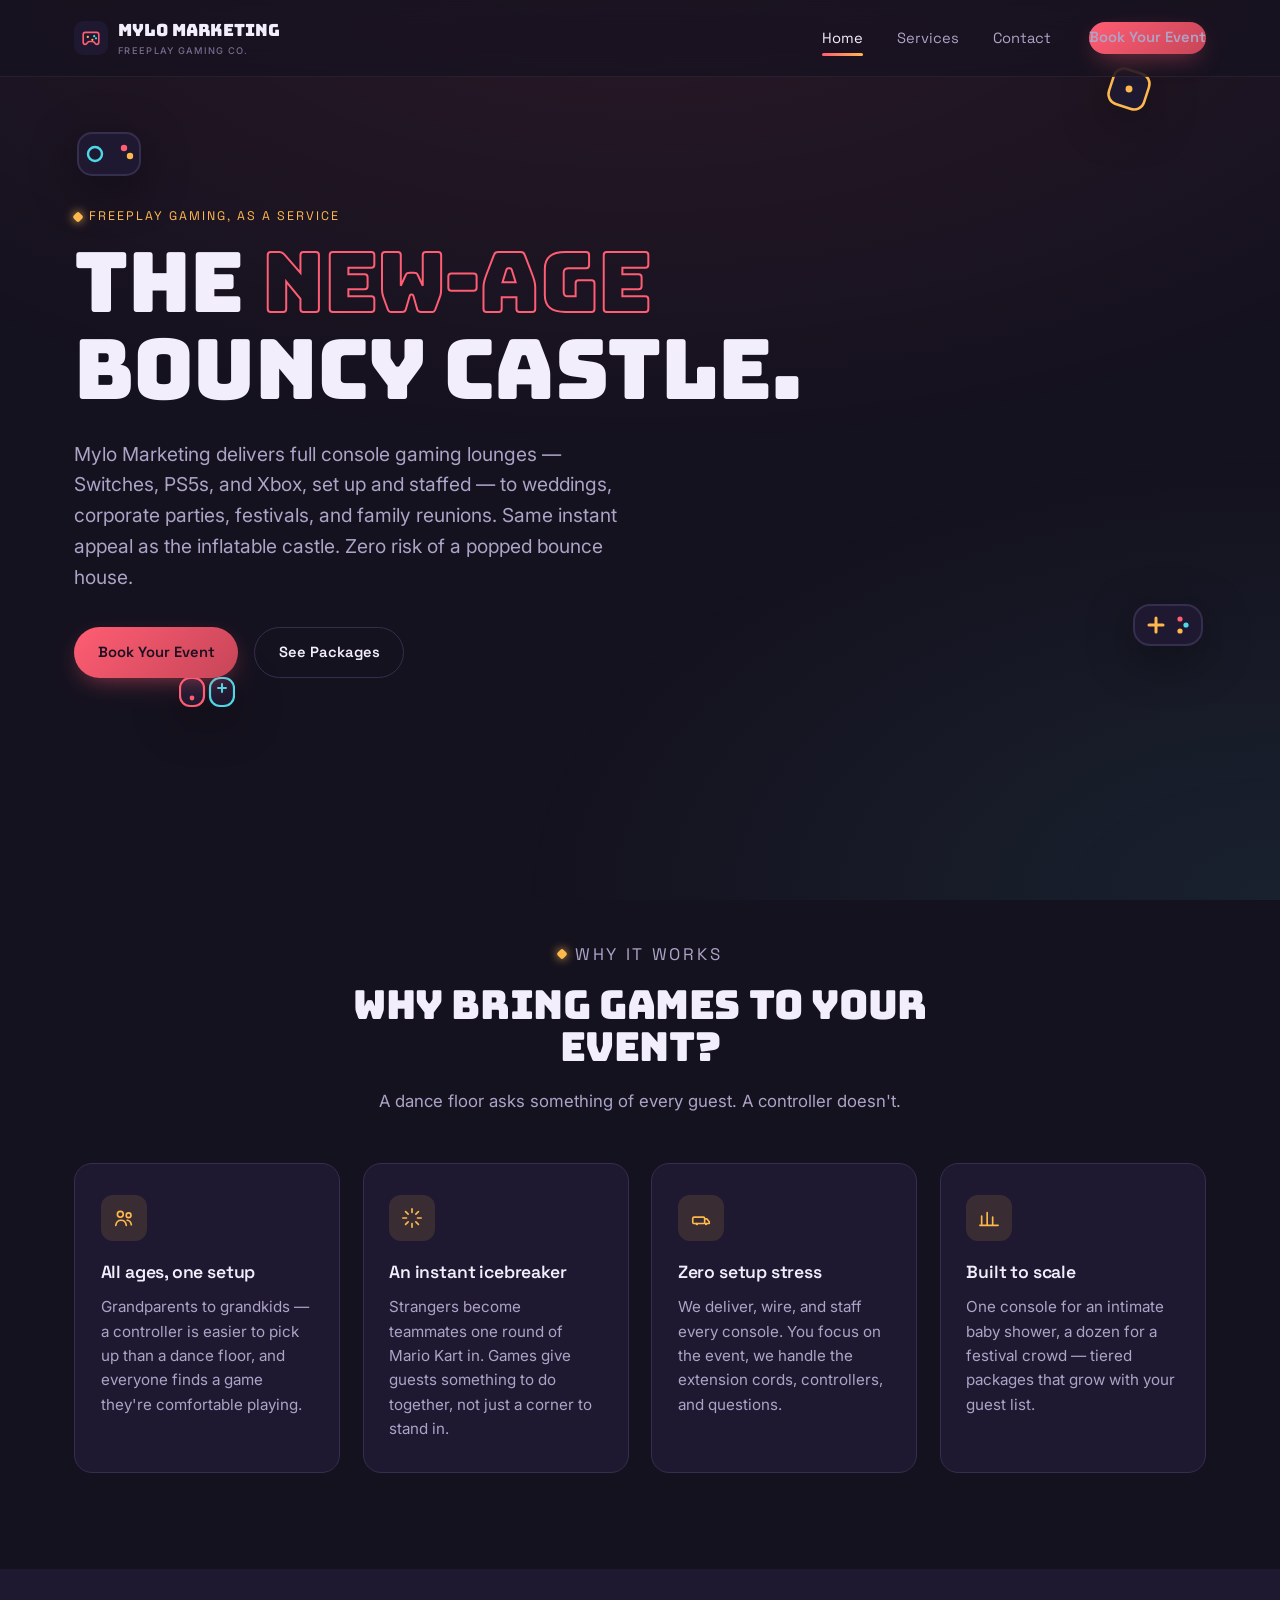
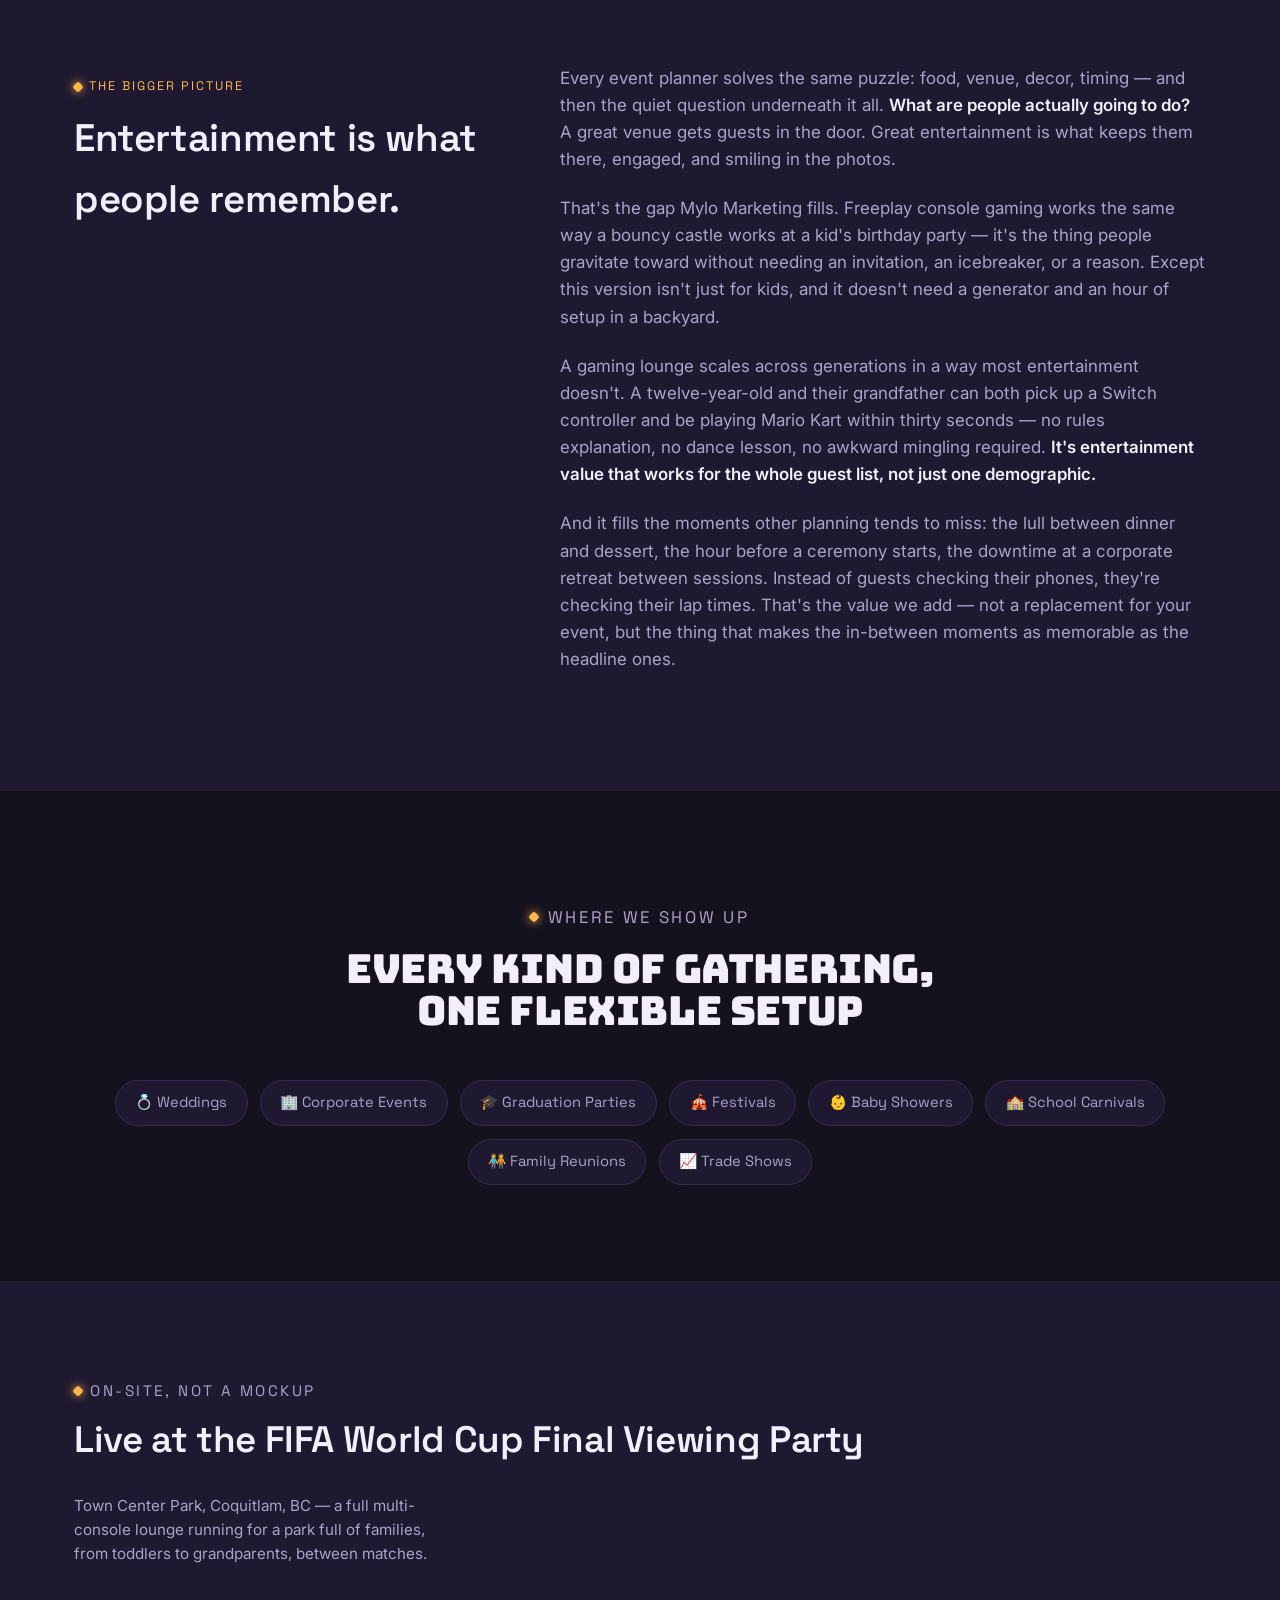
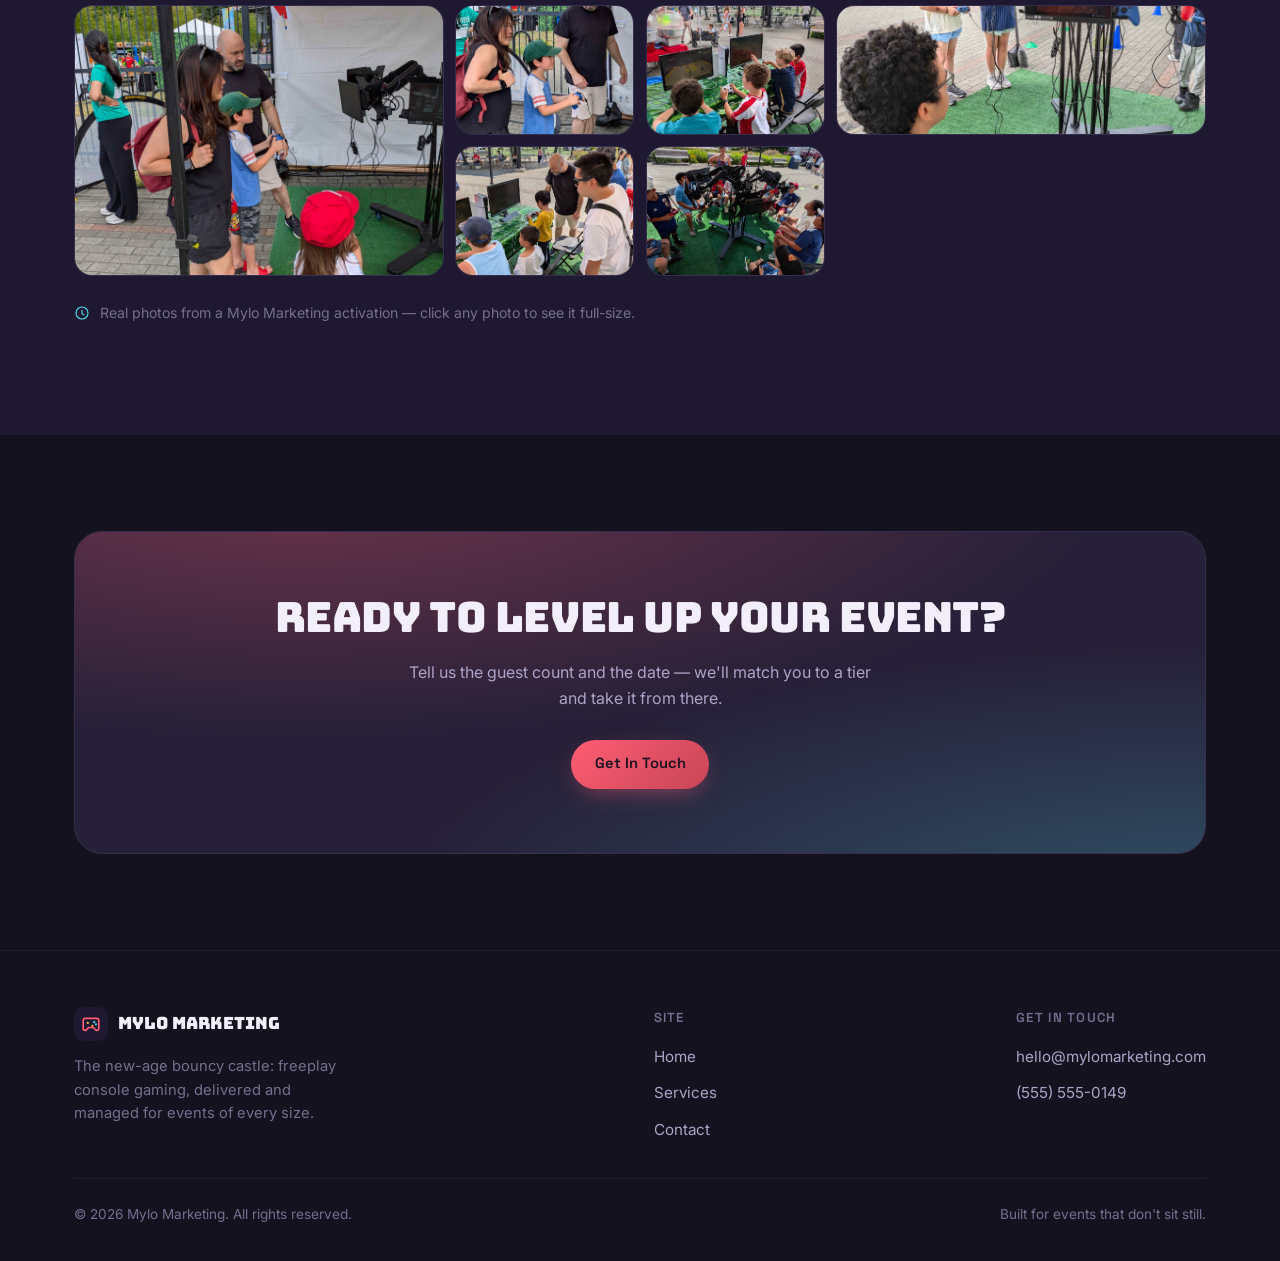
==== index.html @ ed705b1b "Initial site" ====
<!doctype html>
<html lang="en">
<head>
<meta charset="UTF-8">
<meta name="viewport" content="width=device-width, initial-scale=1">
<title>Mylo Marketing — The New-Age Bouncy Castle</title>
<meta name="description" content="Mylo Marketing brings freeplay console gaming lounges to weddings, corporate events, festivals and more — entertainment for every age, delivered and managed for you.">
<link rel="preconnect" href="https://fonts.googleapis.com">
<link rel="preconnect" href="https://fonts.gstatic.com" crossorigin>
<link href="https://fonts.googleapis.com/css2?family=Bungee&family=Space+Grotesk:wght@500;600;700&family=Inter:wght@400;500;600&display=swap" rel="stylesheet">
<link rel="stylesheet" href="styles.css">
</head>
<body>

<header class="site-header">
  <div class="wrap">
    <a href="index.html" class="brand">
      <svg class="brand-mark" viewBox="0 0 48 48" fill="none" xmlns="http://www.w3.org/2000/svg">
        <rect width="48" height="48" rx="13" fill="#1E1930"/>
        <path d="M13 30V19a3 3 0 0 1 3-3h16a3 3 0 0 1 3 3v11a3 3 0 0 1-3 3c-1.4 0-2-1-3.2-2.6-.7-.9-1.4-1.4-2.8-1.4h-4c-1.4 0-2.1.5-2.8 1.4C18 32 17.4 33 16 33a3 3 0 0 1-3-3Z" stroke="#FF5D73" stroke-width="2.3" stroke-linejoin="round"/>
        <circle cx="19.5" cy="22.5" r="1.6" fill="#FFB84D"/>
        <circle cx="28.5" cy="21.5" r="1.6" fill="#4DD9E8"/>
        <circle cx="31" cy="24.5" r="1.6" fill="#4DD9E8"/>
        <circle cx="26" cy="26.5" r="1.6" fill="#FFB84D"/>
      </svg>
      <span>MYLO MARKETING<small>Freeplay Gaming Co.</small></span>
    </a>
    <nav class="main-nav" id="main-nav">
      <ul>
        <li><a href="index.html" aria-current="page">Home</a></li>
        <li><a href="services.html">Services</a></li>
        <li><a href="contact.html">Contact</a></li>
      </ul>
      <a href="contact.html" class="btn btn-primary">Book Your Event</a>
    </nav>
    <button class="nav-toggle" id="nav-toggle" aria-label="Toggle menu" aria-expanded="false">
      <span></span><span></span><span></span>
    </button>
  </div>
</header>

<main>
  <!-- ===================== HERO ===================== -->
  <section class="hero">
    <div class="hero-stage" aria-hidden="true">
      <!-- floating game-hardware silhouettes, bobbing like they're resting on a bouncy floor -->
      <svg class="floaty" style="--rot:-8deg; top:16%; left:6%; width:64px; animation-delay:0s;" viewBox="0 0 64 44" fill="none">
        <rect x="1" y="1" width="62" height="42" rx="14" fill="#1E1930" stroke="#362E4E" stroke-width="2"/>
        <circle cx="18" cy="22" r="7" fill="none" stroke="#4DD9E8" stroke-width="2.4"/>
        <circle cx="47" cy="16" r="3.2" fill="#FF5D73"/>
        <circle cx="53" cy="24" r="3.2" fill="#FFB84D"/>
      </svg>
      <svg class="floaty" style="--rot:10deg; top:8%; right:10%; width:46px; animation-delay:1.4s;" viewBox="0 0 40 40" fill="none">
        <rect x="4" y="4" width="32" height="32" rx="9" fill="#1E1930" stroke="#FFB84D" stroke-width="2.2" transform="rotate(18 20 20)"/>
        <circle cx="20" cy="20" r="3" fill="#FFB84D"/>
      </svg>
      <svg class="floaty" style="--rot:-4deg; bottom:14%; left:14%; width:56px; animation-delay:2.2s;" viewBox="0 0 56 40" fill="none">
        <rect x="1" y="6" width="24" height="28" rx="10" fill="#1E1930" stroke="#FF5D73" stroke-width="2.2"/>
        <rect x="31" y="6" width="24" height="28" rx="10" fill="#1E1930" stroke="#4DD9E8" stroke-width="2.2"/>
        <circle cx="13" cy="26" r="2.4" fill="#FF5D73"/>
        <path d="M39 16h8M43 12v8" stroke="#4DD9E8" stroke-width="2" stroke-linecap="round"/>
      </svg>
      <svg class="floaty" style="--rot:6deg; bottom:22%; right:6%; width:70px; animation-delay:.7s;" viewBox="0 0 70 42" fill="none">
        <rect x="1" y="1" width="68" height="40" rx="16" fill="#1E1930" stroke="#362E4E" stroke-width="2"/>
        <path d="M16 21h14M23 14v14" stroke="#FFB84D" stroke-width="3" stroke-linecap="round"/>
        <circle cx="47" cy="15" r="2.6" fill="#FF5D73"/>
        <circle cx="53" cy="21" r="2.6" fill="#4DD9E8"/>
        <circle cx="47" cy="27" r="2.6" fill="#FFB84D"/>
      </svg>
    </div>

    <div class="wrap">
      <div class="hero-inner stagger">
        <p class="eyebrow bounce-in in-view">Freeplay Gaming, As A Service</p>
        <h1 class="display bounce-in in-view">The <span class="accent">new&#8209;age</span><br>bouncy castle.</h1>
        <p class="lede bounce-in in-view">Mylo Marketing delivers full console gaming lounges — Switches, PS5s, and Xbox, set up and staffed — to weddings, corporate parties, festivals, and family reunions. Same instant appeal as the inflatable castle. Zero risk of a popped bounce house.</p>
        <div class="hero-cta bounce-in in-view">
          <a href="contact.html" class="btn btn-primary">Book Your Event</a>
          <a href="services.html" class="btn btn-ghost">See Packages</a>
        </div>
      </div>
    </div>
  </section>

  <!-- ===================== VALUE GRID ===================== -->
  <section id="why">
    <div class="wrap">
      <div class="section-head">
        <p class="eyebrow">Why It Works</p>
        <h2 class="display" style="font-size:clamp(1.7rem,3.6vw,2.5rem); text-transform:none;">Why bring games to your event?</h2>
        <p>A dance floor asks something of every guest. A controller doesn't.</p>
      </div>
      <div class="value-grid stagger">
        <div class="value-card bounce-in">
          <div class="icon">
            <svg width="22" height="22" viewBox="0 0 24 24" fill="none"><circle cx="8" cy="8" r="3.2" stroke="currentColor" stroke-width="1.8"/><circle cx="17" cy="9" r="2.6" stroke="currentColor" stroke-width="1.8"/><path d="M3 20c.6-3.6 2.9-5.6 5.8-5.6S14 16.4 14.5 20" stroke="currentColor" stroke-width="1.8" stroke-linecap="round"/><path d="M15.5 14.4c2.4.2 4 1.9 4.5 5" stroke="currentColor" stroke-width="1.8" stroke-linecap="round"/></svg>
          </div>
          <h3>All ages, one setup</h3>
          <p>Grandparents to grandkids — a controller is easier to pick up than a dance floor, and everyone finds a game they're comfortable playing.</p>
        </div>
        <div class="value-card bounce-in">
          <div class="icon">
            <svg width="22" height="22" viewBox="0 0 24 24" fill="none"><path d="M12 2v4M12 18v4M2 12h4M18 12h4M5 5l2.8 2.8M16.2 16.2 19 19M19 5l-2.8 2.8M7.8 16.2 5 19" stroke="currentColor" stroke-width="1.8" stroke-linecap="round"/></svg>
          </div>
          <h3>An instant icebreaker</h3>
          <p>Strangers become teammates one round of Mario Kart in. Games give guests something to do together, not just a corner to stand in.</p>
        </div>
        <div class="value-card bounce-in">
          <div class="icon">
            <svg width="22" height="22" viewBox="0 0 24 24" fill="none"><rect x="3" y="11" width="13" height="7" rx="1.5" stroke="currentColor" stroke-width="1.8"/><path d="M16 13h2.5L21 16v2h-5" stroke="currentColor" stroke-width="1.8" stroke-linejoin="round"/><circle cx="7.5" cy="18.5" r="1.4" fill="currentColor"/><circle cx="17.5" cy="18.5" r="1.4" fill="currentColor"/></svg>
          </div>
          <h3>Zero setup stress</h3>
          <p>We deliver, wire, and staff every console. You focus on the event, we handle the extension cords, controllers, and questions.</p>
        </div>
        <div class="value-card bounce-in">
          <div class="icon">
            <svg width="22" height="22" viewBox="0 0 24 24" fill="none"><path d="M4 20V10M10 20V6M16 20v-9M22 20H2" stroke="currentColor" stroke-width="1.8" stroke-linecap="round" stroke-linejoin="round"/></svg>
          </div>
          <h3>Built to scale</h3>
          <p>One console for an intimate baby shower, a dozen for a festival crowd — tiered packages that grow with your guest list.</p>
        </div>
      </div>
    </div>
  </section>

  <!-- ===================== ESSAY: value of games at events ===================== -->
  <section id="essay" style="background:var(--bg-alt);">
    <div class="wrap essay">
      <div class="essay-label">
        <p class="eyebrow">The Bigger Picture</p>
        <h2>Entertainment is what people remember.</h2>
      </div>
      <div class="essay-body">
        <p>Every event planner solves the same puzzle: food, venue, decor, timing — and then the quiet question underneath it all. <strong>What are people actually going to do?</strong> A great venue gets guests in the door. Great entertainment is what keeps them there, engaged, and smiling in the photos.</p>
        <p>That's the gap Mylo Marketing fills. Freeplay console gaming works the same way a bouncy castle works at a kid's birthday party — it's the thing people gravitate toward without needing an invitation, an icebreaker, or a reason. Except this version isn't just for kids, and it doesn't need a generator and an hour of setup in a backyard.</p>
        <p>A gaming lounge scales across generations in a way most entertainment doesn't. A twelve-year-old and their grandfather can both pick up a Switch controller and be playing Mario Kart within thirty seconds — no rules explanation, no dance lesson, no awkward mingling required. <strong>It's entertainment value that works for the whole guest list, not just one demographic.</strong></p>
        <p>And it fills the moments other planning tends to miss: the lull between dinner and dessert, the hour before a ceremony starts, the downtime at a corporate retreat between sessions. Instead of guests checking their phones, they're checking their lap times. That's the value we add — not a replacement for your event, but the thing that makes the in-between moments as memorable as the headline ones.</p>
      </div>
    </div>
  </section>

  <!-- ===================== EVENT TYPES ===================== -->
  <section id="events">
    <div class="wrap">
      <div class="section-head">
        <p class="eyebrow">Where We Show Up</p>
        <h2 class="display" style="font-size:clamp(1.7rem,3.6vw,2.5rem); text-transform:none;">Every kind of gathering, one flexible setup</h2>
      </div>
      <div class="chip-row">
        <span class="chip">💍 Weddings</span>
        <span class="chip">🏢 Corporate Events</span>
        <span class="chip">🎓 Graduation Parties</span>
        <span class="chip">🎪 Festivals</span>
        <span class="chip">👶 Baby Showers</span>
        <span class="chip">🏫 School Carnivals</span>
        <span class="chip">🧑‍🤝‍🧑 Family Reunions</span>
        <span class="chip">📈 Trade Shows</span>
      </div>
    </div>
  </section>

  <!-- ===================== GALLERY: PROOF FROM A REAL EVENT ===================== -->
  <section id="gallery" style="background:var(--bg-alt);">
    <div class="wrap">
      <div class="gallery-intro">
        <div>
          <p class="eyebrow">On-Site, Not A Mockup</p>
          <h2>Live at the FIFA World Cup Final Viewing Party</h2>
        </div>
        <p>Town Center Park, Coquitlam, BC — a full multi-console lounge running for a park full of families, from toddlers to grandparents, between matches.</p>
      </div>

      <div class="gallery-grid stagger">
        <div class="gallery-item g-wide g-tall bounce-in" data-caption="Dads, kids, and strangers crowd one screen — a pickup match forms in under a minute.">
          <img src="images/gallery-06.jpg" loading="lazy" alt="A large circle of kids and a parent playing on a multi-monitor gaming rig outdoors at the FIFA World Cup Final Viewing Party in Coquitlam, BC">
          <div class="gallery-cap">The full setup, mid-tournament</div>
        </div>
        <div class="gallery-item bounce-in" data-caption="A dad and two kids gather around a PS5 screen mid-match, flags from the World Cup bracket overhead.">
          <img src="images/gallery-01.jpg" loading="lazy" alt="A father and children gathered around a console screen at an outdoor gaming lounge">
          <div class="gallery-cap">Multi-generational play</div>
        </div>
        <div class="gallery-item bounce-in" data-caption="Xbox and PS5 stations running side-by-side keep the line moving even at peak crowds.">
          <img src="images/gallery-02.jpg" loading="lazy" alt="Kids playing NBA and other console games on side-by-side screens at an event">
          <div class="gallery-cap">Two consoles, zero downtime</div>
        </div>
        <div class="gallery-item g-wide bounce-in" data-caption="A family stops in on their way through the gate for a quick round before heading to the next attraction.">
          <img src="images/gallery-03.jpg" loading="lazy" alt="A family with a young boy holding a game controller near the event entrance">
          <div class="gallery-cap">A quick game on the way in</div>
        </div>
        <div class="gallery-item bounce-in" data-caption="Dual big-screen stations mounted on rolling arms mean more players, less waiting.">
          <img src="images/gallery-04.jpg" loading="lazy" alt="Kids playing on a dual-monitor mobile gaming rig with a young girl watching">
          <div class="gallery-cap">Big-screen stations, no waiting</div>
        </div>
        <div class="gallery-item bounce-in" data-caption="A rolling bank of Switch stations lets a whole friend group play side by side.">
          <img src="images/gallery-05.jpg" loading="lazy" alt="Kids playing Nintendo Switch on a multi-monitor gaming rig outdoors">
          <div class="gallery-cap">Switch stations, side by side</div>
        </div>
      </div>

      <p class="gallery-note">
        <svg width="16" height="16" viewBox="0 0 24 24" fill="none"><circle cx="12" cy="12" r="9" stroke="currentColor" stroke-width="1.7"/><path d="M12 8v5l3 2" stroke="currentColor" stroke-width="1.7" stroke-linecap="round"/></svg>
        Real photos from a Mylo Marketing activation — click any photo to see it full-size.
      </p>
    </div>
  </section>

  <!-- ===================== CTA BAND ===================== -->
  <section id="cta">
    <div class="wrap">
      <div class="cta-band">
        <h2 class="display" style="text-transform:none;">Ready to level up your event?</h2>
        <p>Tell us the guest count and the date — we'll match you to a tier and take it from there.</p>
        <a href="contact.html" class="btn btn-primary">Get In Touch</a>
      </div>
    </div>
  </section>
</main>

<footer class="site-footer">
  <div class="wrap">
    <div class="footer-grid">
      <div class="footer-brand">
        <div class="brand" style="margin-bottom:.8rem;">
          <svg class="brand-mark" viewBox="0 0 48 48" fill="none" xmlns="http://www.w3.org/2000/svg">
            <rect width="48" height="48" rx="13" fill="#1E1930"/>
            <path d="M13 30V19a3 3 0 0 1 3-3h16a3 3 0 0 1 3 3v11a3 3 0 0 1-3 3c-1.4 0-2-1-3.2-2.6-.7-.9-1.4-1.4-2.8-1.4h-4c-1.4 0-2.1.5-2.8 1.4C18 32 17.4 33 16 33a3 3 0 0 1-3-3Z" stroke="#FF5D73" stroke-width="2.3" stroke-linejoin="round"/>
            <circle cx="19.5" cy="22.5" r="1.6" fill="#FFB84D"/>
            <circle cx="28.5" cy="21.5" r="1.6" fill="#4DD9E8"/>
            <circle cx="31" cy="24.5" r="1.6" fill="#4DD9E8"/>
            <circle cx="26" cy="26.5" r="1.6" fill="#FFB84D"/>
          </svg>
          <span>MYLO MARKETING</span>
        </div>
        <p>The new-age bouncy castle: freeplay console gaming, delivered and managed for events of every size.</p>
      </div>
      <div class="footer-col">
        <h4>Site</h4>
        <ul>
          <li><a href="index.html">Home</a></li>
          <li><a href="services.html">Services</a></li>
          <li><a href="contact.html">Contact</a></li>
        </ul>
      </div>
      <div class="footer-col">
        <h4>Get In Touch</h4>
        <ul>
          <li><a href="mailto:hello@mylomarketing.com">hello@mylomarketing.com</a></li>
          <li><a href="tel:+15555550149">(555) 555-0149</a></li>
        </ul>
      </div>
    </div>
    <div class="footer-bottom">
      <span>© 2026 Mylo Marketing. All rights reserved.</span>
      <span>Built for events that don't sit still.</span>
    </div>
  </div>
</footer>

<div class="lightbox" id="lightbox">
  <button class="lightbox-close" aria-label="Close image">&times;</button>
  <img src="" alt="">
  <p class="lightbox-cap"></p>
</div>

<script src="script.js"></script>
</body>
</html>
---- styles.css ----
/* ===================================================================
   MYLO MARKETING — design tokens
   Palette: arcade-marquee-at-night. Deep violet-black base, three
   accent lights (coral / amber / cyan) like cabinet neon, tuned so
   text stays legible and nothing reads as a stock "dark mode" theme.
=================================================================== */
:root{
  --bg:            #15121F;
  --bg-alt:        #1E1930;
  --bg-alt-2:      #262038;
  --line:          #362E4E;

  --coral:         #FF5D73;
  --coral-dim:     #C74558;
  --amber:         #FFB84D;
  --cyan:          #4DD9E8;

  --text:          #F2EEFB;
  --text-dim:      #ADA3C7;
  --text-faint:    #766E8F;

  --bronze:        #CD7F32;
  --silver:        #C6CCD6;
  --gold:          #F2C14E;
  --platinum:      #8FE3E0;

  --radius-sm:     10px;
  --radius-md:     18px;
  --radius-lg:     28px;

  --spring: cubic-bezier(.34, 1.76, .64, 1);
  --ease:   cubic-bezier(.16, 1, .3, 1);

  --font-display: 'Bungee', system-ui, sans-serif;
  --font-head:    'Space Grotesk', system-ui, sans-serif;
  --font-body:    'Inter', system-ui, sans-serif;
}

*, *::before, *::after{ box-sizing: border-box; }
html{ scroll-behavior: smooth; }

body{
  margin: 0;
  background: var(--bg);
  color: var(--text);
  font-family: var(--font-body);
  font-size: 16px;
  line-height: 1.6;
  -webkit-font-smoothing: antialiased;
  overflow-x: hidden;
}

img, svg{ display:block; max-width: 100%; }
a{ color: inherit; text-decoration: none; }
button{ font-family: inherit; cursor: pointer; }
ul{ margin:0; padding:0; list-style:none; }

.wrap{
  width: 100%;
  max-width: 1180px;
  margin: 0 auto;
  padding: 0 24px;
}

@media (prefers-reduced-motion: reduce){
  *{ animation-duration: .001ms !important; animation-iteration-count: 1 !important; transition-duration: .001ms !important; scroll-behavior: auto !important; }
}

/* subtle grain / vignette so the flat purple never looks like a template swatch */
body::before{
  content:"";
  position: fixed; inset:0;
  pointer-events: none;
  z-index: 1;
  background:
    radial-gradient(ellipse 80% 60% at 50% -10%, rgba(255,93,115,.10), transparent),
    radial-gradient(ellipse 60% 50% at 100% 100%, rgba(77,217,232,.08), transparent);
}

/* ===================== headings & type scale ===================== */
h1, h2, h3, h4{ margin: 0 0 .5em; font-family: var(--font-head); font-weight: 600; letter-spacing: -.01em; }

.eyebrow{
  display:inline-flex; align-items:center; gap:.55em;
  font-family: var(--font-head);
  font-size: .78rem;
  letter-spacing: .16em;
  text-transform: uppercase;
  color: var(--amber);
  margin-bottom: 1em;
}
.eyebrow::before{
  content:""; width: 8px; height: 8px; border-radius: 2px;
  background: var(--amber);
  transform: rotate(45deg);
  box-shadow: 0 0 10px var(--amber);
}

.display{
  font-family: var(--font-display);
  font-weight: 400;
  line-height: 1.05;
  letter-spacing: -.01em;
  text-transform: uppercase;
}

.section-head{
  max-width: 640px;
  margin: 0 auto 3rem;
  text-align: center;
}
.section-head p{ color: var(--text-dim); font-size: 1.05rem; }

section{ position: relative; z-index: 2; padding: 96px 0; }
@media (max-width: 720px){ section{ padding: 64px 0; } }

/* ===================== header / nav ===================== */
.site-header{
  position: fixed; top: 0; left: 0; right: 0; z-index: 100;
  background: rgba(21, 18, 31, .72);
  backdrop-filter: blur(14px) saturate(140%);
  -webkit-backdrop-filter: blur(14px) saturate(140%);
  border-bottom: 1px solid rgba(255,255,255,.06);
  transition: border-color .3s var(--ease);
}
.site-header .wrap{
  display:flex; align-items:center; justify-content:space-between;
  height: 76px;
}
.brand{
  display:flex; align-items:center; gap:.6em;
  font-family: var(--font-display);
  font-size: 1.05rem;
  color: var(--text);
  white-space:nowrap;
}
.brand-mark{
  width: 34px; height: 34px; flex: none;
}
.brand small{
  display:block; font-family: var(--font-body); font-weight: 500;
  font-size: .58rem; letter-spacing:.14em; color: var(--text-faint); text-transform: uppercase;
}

.main-nav{ display:flex; align-items:center; gap: 2.4rem; }
.main-nav ul{ display:flex; gap: 2.1rem; }
.main-nav a{
  font-family: var(--font-head);
  font-size: .92rem;
  color: var(--text-dim);
  position: relative;
  padding: .3em 0;
  transition: color .2s var(--ease);
}
.main-nav a:hover, .main-nav a[aria-current="page"]{ color: var(--text); }
.main-nav a[aria-current="page"]::after{
  content:""; position:absolute; left:0; right:0; bottom:-4px; height: 3px;
  background: linear-gradient(90deg, var(--coral), var(--amber));
  border-radius: 3px;
}

.btn{
  display:inline-flex; align-items:center; justify-content:center; gap:.5em;
  font-family: var(--font-head); font-size: .92rem; font-weight: 600;
  padding: .85em 1.6em;
  border-radius: 999px;
  border: none;
  transition: transform .35s var(--spring), box-shadow .3s var(--ease), background .2s var(--ease);
}
.btn-primary{
  background: linear-gradient(135deg, var(--coral), var(--coral-dim));
  color: #1A1020;
  box-shadow: 0 8px 24px -8px rgba(255,93,115,.55);
}
.btn-primary:hover{ transform: translateY(-3px) scale(1.03); box-shadow: 0 14px 30px -8px rgba(255,93,115,.7); }
.btn-primary:active{ transform: translateY(0) scale(.97); }

.btn-ghost{
  background: transparent;
  color: var(--text);
  border: 1.5px solid var(--line);
}
.btn-ghost:hover{ border-color: var(--cyan); color: var(--cyan); transform: translateY(-2px); }

.btn-block{ width:100%; }

.nav-toggle{
  display:none; flex-direction:column; justify-content:center; gap: 5px;
  width: 42px; height: 42px; border-radius: 10px;
  background: var(--bg-alt); border: 1px solid var(--line);
}
.nav-toggle span{ width: 18px; height: 2px; background: var(--text); margin: 0 auto; transition: transform .3s var(--spring), opacity .2s; }
.nav-toggle.open span:nth-child(1){ transform: translateY(7px) rotate(45deg); }
.nav-toggle.open span:nth-child(2){ opacity: 0; }
.nav-toggle.open span:nth-child(3){ transform: translateY(-7px) rotate(-45deg); }

@media (max-width: 860px){
  .main-nav{
    position: fixed; inset: 76px 0 0 0;
    background: var(--bg);
    flex-direction: column; justify-content: flex-start;
    padding: 2.5rem 24px;
    transform: translateY(-8px);
    opacity: 0; visibility: hidden;
    transition: opacity .3s var(--ease), transform .3s var(--ease), visibility .3s;
  }
  .main-nav.open{ opacity:1; visibility: visible; transform: translateY(0); }
  .main-nav ul{ flex-direction: column; gap: 1.6rem; width:100%; }
  .main-nav a{ font-size: 1.4rem; }
  .main-nav .btn{ margin-top: .5rem; width: 100%; }
  .nav-toggle{ display:flex; }
}

/* ===================== hero ===================== */
.hero{
  position: relative;
  min-height: 92vh;
  display:flex; align-items:center;
  padding-top: 140px;
  overflow: hidden;
}
.hero-stage{
  position:absolute; inset:0; z-index:1;
  pointer-events:none;
}
.floaty{
  position:absolute;
  animation: bob 6s var(--ease) infinite;
  filter: drop-shadow(0 12px 24px rgba(0,0,0,.4));
}
@keyframes bob{
  0%, 100%{ transform: translateY(0) rotate(var(--rot, 0deg)); }
  50%{ transform: translateY(-22px) rotate(var(--rot, 0deg)); }
}
.hero .wrap{ position:relative; z-index:2; }
.hero-inner{ max-width: 760px; }
.hero h1{
  font-size: clamp(2.6rem, 7vw, 5.2rem);
  color: var(--text);
  margin-bottom: .3em;
}
.hero h1 .accent{ color: var(--coral); -webkit-text-stroke: 2px var(--coral); color: transparent; }
.hero p.lede{
  font-size: 1.2rem;
  color: var(--text-dim);
  max-width: 560px;
  margin-bottom: 2.2rem;
}
.hero-cta{ display:flex; gap: 1rem; flex-wrap: wrap; }

.bounce-in{
  opacity: 0;
  transform: translateY(38px) scale(.94);
  transition: opacity .6s var(--ease), transform .7s var(--spring);
}
.bounce-in.in-view{ opacity:1; transform: translateY(0) scale(1); }
.stagger .bounce-in:nth-child(1){ transition-delay: .05s; }
.stagger .bounce-in:nth-child(2){ transition-delay: .16s; }
.stagger .bounce-in:nth-child(3){ transition-delay: .27s; }
.stagger .bounce-in:nth-child(4){ transition-delay: .38s; }

/* ===================== value grid ===================== */
.value-grid{
  display:grid;
  grid-template-columns: repeat(4, 1fr);
  gap: 1.4rem;
}
@media (max-width: 980px){ .value-grid{ grid-template-columns: repeat(2, 1fr); } }
@media (max-width: 560px){ .value-grid{ grid-template-columns: 1fr; } }

.value-card{
  background: var(--bg-alt);
  border: 1px solid var(--line);
  border-radius: var(--radius-md);
  padding: 1.9rem 1.6rem;
  transition: transform .4s var(--spring), border-color .3s var(--ease), background .3s var(--ease);
}
.value-card:hover{
  transform: translateY(-8px) rotate(-.6deg);
  border-color: var(--coral-dim);
  background: var(--bg-alt-2);
}
.value-card .icon{
  width: 46px; height:46px; margin-bottom: 1.1rem;
  border-radius: 12px;
  display:flex; align-items:center; justify-content:center;
  background: rgba(255,184,77,.12);
  color: var(--amber);
}
.value-card h3{ font-size: 1.1rem; color: var(--text); }
.value-card p{ color: var(--text-dim); font-size: .95rem; margin:0; }

/* ===================== narrative / value essay ===================== */
.essay{
  display:grid;
  grid-template-columns: .8fr 1.2fr;
  gap: 3.5rem;
  align-items: start;
}
@media (max-width: 860px){ .essay{ grid-template-columns: 1fr; gap: 2rem; } }
.essay-label{ position: sticky; top: 110px; }
.essay-label .eyebrow{ margin-bottom: .6rem; }
.essay-label h2{ font-size: clamp(1.7rem, 3.4vw, 2.4rem); color: var(--text); }
.essay-body p{ color: var(--text-dim); font-size: 1.06rem; margin: 0 0 1.3em; }
.essay-body strong{ color: var(--text); font-weight: 600; }

/* ===================== event-type chips ===================== */
.chip-row{
  display:flex; flex-wrap: wrap; gap: .8rem; justify-content:center;
}
.chip{
  display:flex; align-items:center; gap:.6em;
  padding: .7em 1.3em;
  border-radius: 999px;
  border: 1px solid var(--line);
  background: var(--bg-alt);
  font-family: var(--font-head);
  font-size: .92rem;
  color: var(--text-dim);
  transition: transform .35s var(--spring), color .2s, border-color .2s;
}
.chip:hover{ transform: translateY(-4px) scale(1.05); color: var(--cyan); border-color: var(--cyan); }

/* ===================== gallery ===================== */
.gallery-intro{
  display:flex; justify-content:space-between; align-items:flex-end; flex-wrap: wrap; gap: 1.5rem;
  margin-bottom: 2.4rem;
}
.gallery-intro .eyebrow{ margin-bottom: .5rem; }
.gallery-intro h2{ font-size: clamp(1.6rem, 3.2vw, 2.3rem); text-transform:none; margin:0; }
.gallery-intro p{ color: var(--text-dim); max-width: 380px; margin:0; font-size: .95rem; }

.gallery-grid{
  display: grid;
  grid-template-columns: repeat(6, 1fr);
  grid-auto-rows: 130px;
  gap: .7rem;
}
.gallery-item{
  position: relative;
  overflow: hidden;
  border-radius: var(--radius-md);
  cursor: zoom-in;
  border: 1px solid var(--line);
  background: var(--bg-alt);
}
.gallery-item img{
  width: 100%; height: 100%;
  object-fit: cover;
  display:block;
  transition: transform .6s var(--ease);
}
.gallery-item:hover img{ transform: scale(1.07); }
.gallery-item::after{
  content:""; position:absolute; inset:0;
  background: linear-gradient(180deg, transparent 45%, rgba(10,8,16,.85) 100%);
  opacity: 0; transition: opacity .3s var(--ease);
}
.gallery-item:hover::after{ opacity:1; }
.gallery-cap{
  position:absolute; left:0; right:0; bottom:0;
  padding: .9rem 1rem;
  font-family: var(--font-head);
  font-size: .82rem;
  color: var(--text);
  opacity: 0; transform: translateY(6px);
  transition: opacity .3s var(--ease), transform .3s var(--ease);
  z-index: 1;
}
.gallery-item:hover .gallery-cap{ opacity:1; transform: translateY(0); }

.gallery-item.g-tall{ grid-row: span 2; }
.gallery-item.g-wide{ grid-column: span 2; }

@media (max-width: 900px){
  .gallery-grid{ grid-template-columns: repeat(2, 1fr); grid-auto-rows: 180px; }
  .gallery-item.g-wide{ grid-column: span 2; }
  .gallery-item.g-tall{ grid-row: span 1; }
}

.gallery-note{
  display:flex; align-items:center; gap: .7em;
  margin-top: 1.6rem;
  color: var(--text-faint);
  font-size: .88rem;
}
.gallery-note svg{ flex:none; color: var(--cyan); }

/* lightbox */
.lightbox{
  position: fixed; inset:0; z-index: 300;
  background: rgba(10,8,16,.92);
  display:flex; align-items:center; justify-content:center;
  padding: 5vh 5vw;
  opacity:0; visibility: hidden;
  transition: opacity .25s var(--ease), visibility .25s;
}
.lightbox.open{ opacity:1; visibility: visible; }
.lightbox img{
  max-width: 100%; max-height: 84vh;
  border-radius: var(--radius-md);
  transform: scale(.94);
  transition: transform .35s var(--spring);
  box-shadow: 0 30px 60px -20px rgba(0,0,0,.6);
}
.lightbox.open img{ transform: scale(1); }
.lightbox-cap{
  position:absolute; left:0; right:0; bottom: 3vh;
  text-align:center;
  color: var(--text-dim);
  font-family: var(--font-head);
  font-size: .9rem;
  padding: 0 1rem;
}
.lightbox-close{
  position:absolute; top: 20px; right: 24px;
  width: 44px; height: 44px; border-radius: 50%;
  background: var(--bg-alt); border: 1px solid var(--line);
  color: var(--text); font-size: 1.3rem;
  display:flex; align-items:center; justify-content:center;
}

/* ===================== CTA band ===================== */
.cta-band{
  border-radius: var(--radius-lg);
  padding: 4rem 2.5rem;
  text-align:center;
  background:
    radial-gradient(ellipse 120% 140% at 20% -20%, rgba(255,93,115,.35), transparent 60%),
    radial-gradient(ellipse 120% 140% at 100% 120%, rgba(77,217,232,.28), transparent 60%),
    var(--bg-alt-2);
  border: 1px solid var(--line);
}
.cta-band h2{ font-size: clamp(1.8rem, 4vw, 2.6rem); }
.cta-band p{ color: var(--text-dim); max-width: 480px; margin: 0 auto 1.8rem; }

/* ===================== footer ===================== */
.site-footer{
  position: relative; z-index: 2;
  padding: 3.5rem 0 2.2rem;
  border-top: 1px solid rgba(255,255,255,.06);
}
.footer-grid{
  display:flex; justify-content: space-between; flex-wrap: wrap; gap: 2.2rem;
  margin-bottom: 2.2rem;
}
.footer-brand p{ color: var(--text-faint); max-width: 280px; font-size: .92rem; }
.footer-col h4{ font-family: var(--font-head); font-size: .82rem; letter-spacing: .1em; text-transform: uppercase; color: var(--text-faint); margin-bottom: 1rem; }
.footer-col ul{ display:flex; flex-direction:column; gap: .7rem; }
.footer-col a{ color: var(--text-dim); font-size: .95rem; transition: color .2s; }
.footer-col a:hover{ color: var(--cyan); }
.footer-bottom{
  display:flex; justify-content:space-between; flex-wrap: wrap; gap: 1rem;
  padding-top: 1.6rem; border-top: 1px solid rgba(255,255,255,.06);
  color: var(--text-faint); font-size: .85rem;
}

/* ===================== page hero (services / contact) ===================== */
.page-hero{
  padding: 168px 0 64px;
  text-align:center;
  position: relative;
}
.page-hero h1{ font-size: clamp(2.2rem, 5.5vw, 3.6rem); color: var(--text); }
.page-hero p{ color: var(--text-dim); font-size: 1.1rem; max-width: 560px; margin: 0 auto; }

/* ===================== tier cards ===================== */
.tier-grid{
  display:grid;
  grid-template-columns: repeat(4, 1fr);
  gap: 1.3rem;
  align-items: stretch;
}
@media (max-width: 1040px){ .tier-grid{ grid-template-columns: repeat(2, 1fr); } }
@media (max-width: 620px){ .tier-grid{ grid-template-columns: 1fr; } }

.tier-card{
  --tier-color: var(--bronze);
  position: relative;
  display:flex; flex-direction:column;
  background: var(--bg-alt);
  border: 1.5px solid var(--line);
  border-top: 4px solid var(--tier-color);
  border-radius: var(--radius-md);
  padding: 2rem 1.6rem 1.8rem;
  transition: transform .4s var(--spring), box-shadow .3s var(--ease), border-color .3s;
}
.tier-card:hover{
  transform: translateY(-10px);
  box-shadow: 0 20px 40px -18px rgba(0,0,0,.55);
}
.tier-card.is-featured{
  background: var(--bg-alt-2);
  border-color: var(--tier-color);
  transform: scale(1.035);
}
.tier-card.is-featured:hover{ transform: scale(1.035) translateY(-10px); }
.tier-tag{
  display:inline-flex; align-self: flex-start;
  font-family: var(--font-head); font-size: .72rem; letter-spacing: .12em; text-transform: uppercase;
  padding: .35em .8em; border-radius: 999px;
  background: color-mix(in srgb, var(--tier-color) 22%, transparent);
  color: var(--tier-color);
  margin-bottom: 1rem;
}
.tier-card h3{ font-family: var(--font-display); font-size: 1.5rem; color: var(--text); text-transform: uppercase; }
.tier-card .tier-sub{ color: var(--text-dim); font-size: .92rem; margin-bottom: 1.4rem; }
.tier-specs{ display:flex; flex-direction: column; gap: .65rem; margin-bottom: 1.4rem; flex: 1; }
.tier-specs li{ display:flex; align-items:flex-start; gap: .6em; font-size: .95rem; color: var(--text); }
.tier-specs li::before{
  content:""; flex: none; width: 7px; height: 7px; margin-top: .5em; border-radius: 2px;
  background: var(--tier-color); transform: rotate(45deg);
}
.tier-best{
  font-size: .85rem; color: var(--text-faint);
  padding-top: 1rem; margin-bottom: 1.4rem;
  border-top: 1px dashed var(--line);
}
.tier-best b{ color: var(--text-dim); font-weight: 600; }

.tier-card[data-tier="bronze"]{ --tier-color: var(--bronze); }
.tier-card[data-tier="silver"]{ --tier-color: var(--silver); }
.tier-card[data-tier="gold"]{ --tier-color: var(--gold); }
.tier-card[data-tier="platinum"]{ --tier-color: var(--platinum); }

.custom-note{
  text-align:center; margin-top: 3rem; padding: 2.4rem;
  border: 1px dashed var(--line); border-radius: var(--radius-md);
  color: var(--text-dim);
}
.custom-note h3{ color: var(--text); margin-bottom: .4rem; }

/* compact proof strip (services page) */
.proof-strip{
  display:grid; grid-template-columns: repeat(3, 1fr); gap: 1rem;
  margin-bottom: 1rem;
}
@media (max-width: 720px){ .proof-strip{ grid-template-columns: 1fr; } }
.proof-strip figure{ margin:0; border-radius: var(--radius-md); overflow:hidden; border: 1px solid var(--line); }
.proof-strip img{ width:100%; height: 210px; object-fit: cover; display:block; }
.proof-strip figcaption{
  padding: .8rem 1rem;
  background: var(--bg-alt);
  font-family: var(--font-head);
  font-size: .82rem;
  color: var(--text-dim);
}

/* how-it-works strip */
.steps{
  display:grid; grid-template-columns: repeat(4,1fr); gap: 1.2rem;
}
@media (max-width: 860px){ .steps{ grid-template-columns: 1fr 1fr; } }
@media (max-width: 520px){ .steps{ grid-template-columns: 1fr; } }
.step{ text-align:left; }
.step .num{
  font-family: var(--font-display); font-size: 1.6rem;
  color: var(--bg);
  -webkit-text-stroke: 1.5px var(--cyan);
  margin-bottom: .5rem;
}
.step h4{ color: var(--text); font-size: 1rem; }
.step p{ color: var(--text-dim); font-size: .9rem; margin:0; }

/* ===================== contact page ===================== */
.contact-layout{
  display:grid;
  grid-template-columns: 1.15fr .85fr;
  gap: 2.5rem;
  align-items: start;
}
@media (max-width: 900px){ .contact-layout{ grid-template-columns: 1fr; } }

.form-card, .info-card{
  background: var(--bg-alt);
  border: 1px solid var(--line);
  border-radius: var(--radius-lg);
  padding: 2.4rem;
}
@media (max-width: 560px){ .form-card, .info-card{ padding: 1.6rem; } }

.field{ margin-bottom: 1.4rem; }
.field label{
  display:block; font-family: var(--font-head); font-size: .85rem;
  color: var(--text-dim); margin-bottom: .55rem;
}
.field input, .field textarea, .field select{
  width: 100%;
  background: var(--bg);
  border: 1.5px solid var(--line);
  border-radius: var(--radius-sm);
  padding: .85em 1em;
  color: var(--text);
  font-family: var(--font-body);
  font-size: 1rem;
  transition: border-color .2s var(--ease), box-shadow .2s var(--ease);
}
.field textarea{ resize: vertical; min-height: 130px; }
.field input:focus, .field textarea:focus, .field select:focus{
  outline: none;
  border-color: var(--cyan);
  box-shadow: 0 0 0 4px rgba(77,217,232,.15);
}
.field small.err{ display:none; color: var(--coral); font-size: .82rem; margin-top: .4rem; }
.field.invalid input, .field.invalid textarea{ border-color: var(--coral); }
.field.invalid small.err{ display:block; }

.honey{ position:absolute; left: -9999px; width:1px; height:1px; overflow:hidden; }

.form-status{
  margin-top: 1.2rem; font-size: .92rem; display:none;
  padding: .9em 1.1em; border-radius: var(--radius-sm);
}
.form-status.show{ display:block; }
.form-status.ok{ background: rgba(77,217,232,.12); color: var(--cyan); display:block; }
.form-status.bad{ background: rgba(255,93,115,.12); color: var(--coral); display:block; }

.info-card h3{ color: var(--text); font-size: 1.15rem; }
.info-list{ display:flex; flex-direction:column; gap: 1.3rem; margin-top: 1.6rem; }
.info-item{ display:flex; gap: .9rem; align-items:flex-start; }
.info-item .icon{
  width: 38px; height:38px; flex:none; border-radius: 10px;
  display:flex; align-items:center; justify-content:center;
  background: rgba(255,184,77,.12); color: var(--amber);
}
.info-item h4{ font-size: .95rem; color: var(--text); margin:0 0 .2rem; }
.info-item p, .info-item a{ font-size: .9rem; color: var(--text-dim); margin:0; }
.info-item a:hover{ color: var(--cyan); }

.faq{ margin-top: 1.8rem; padding-top: 1.8rem; border-top: 1px solid var(--line); }
.faq-item{ margin-bottom: 1.1rem; }
.faq-item h4{ font-size: .92rem; color: var(--text); margin: 0 0 .3rem; }
.faq-item p{ font-size: .87rem; color: var(--text-dim); margin: 0; }
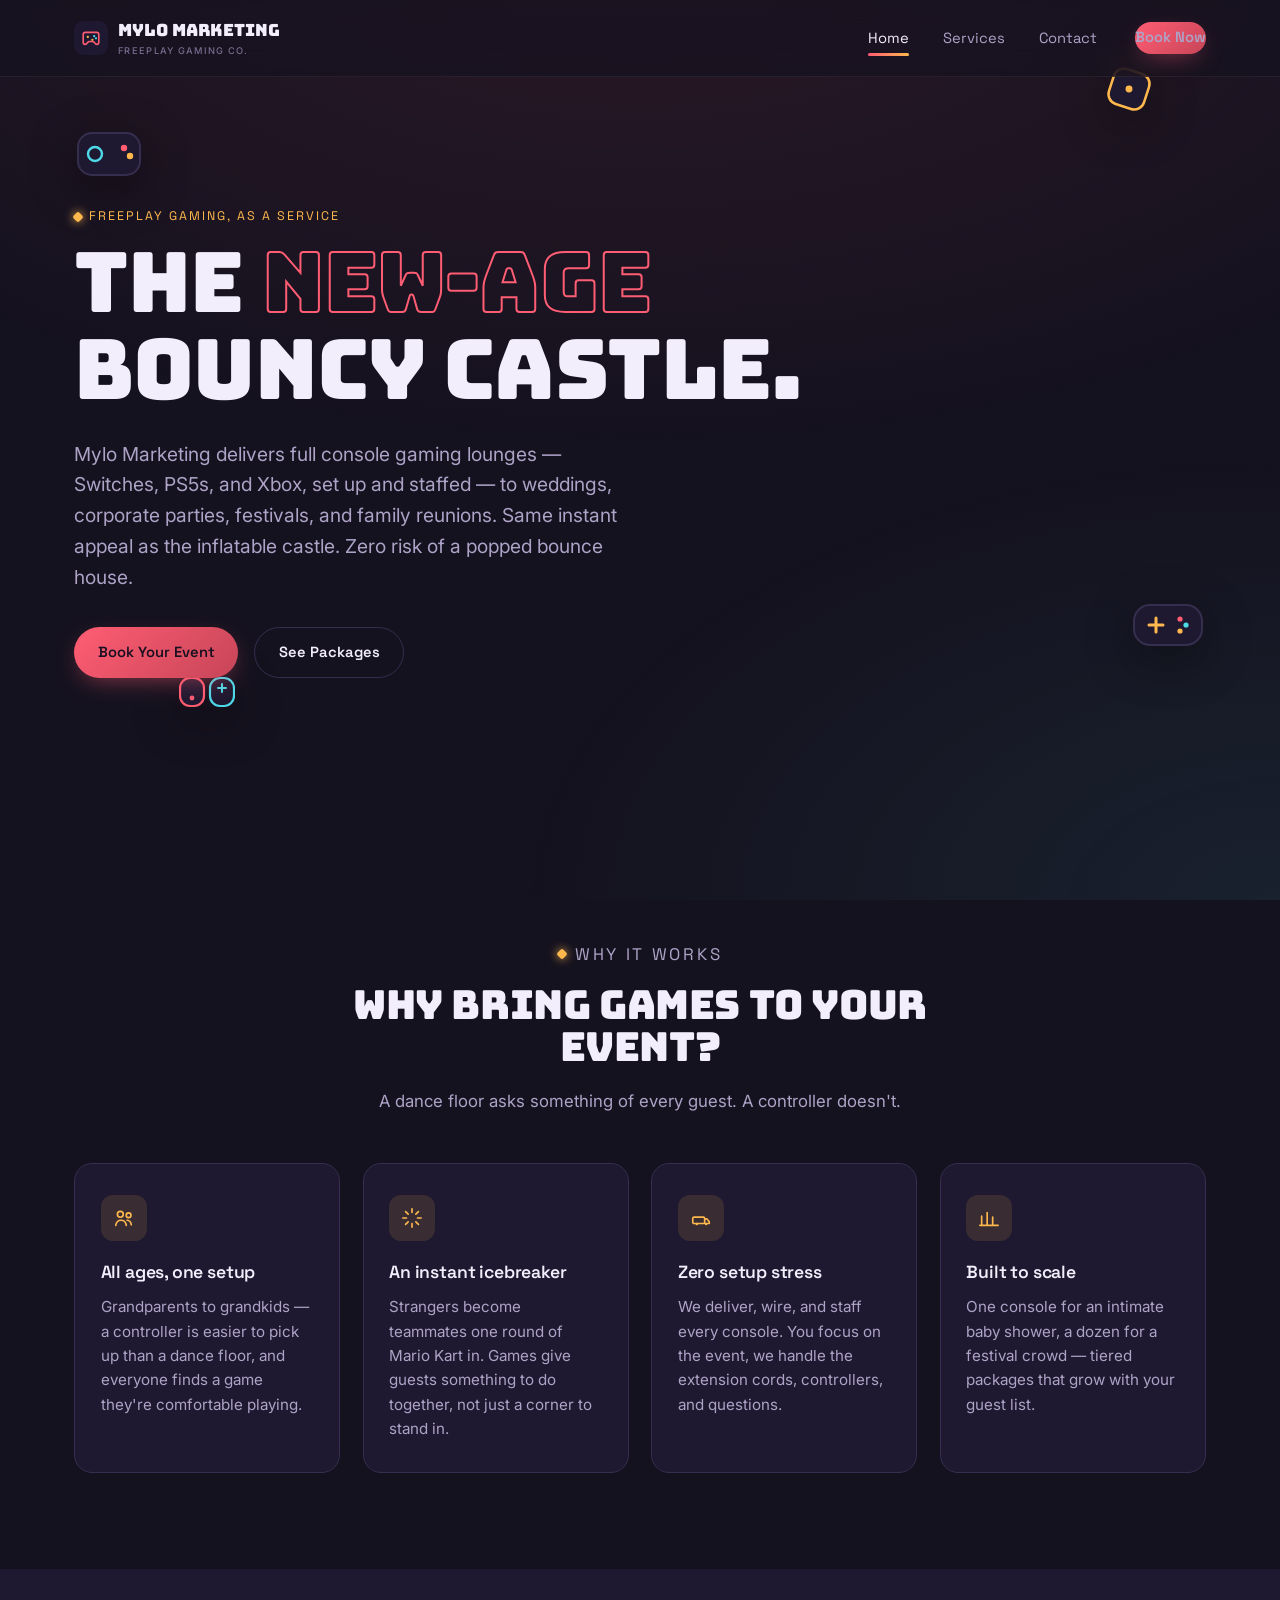
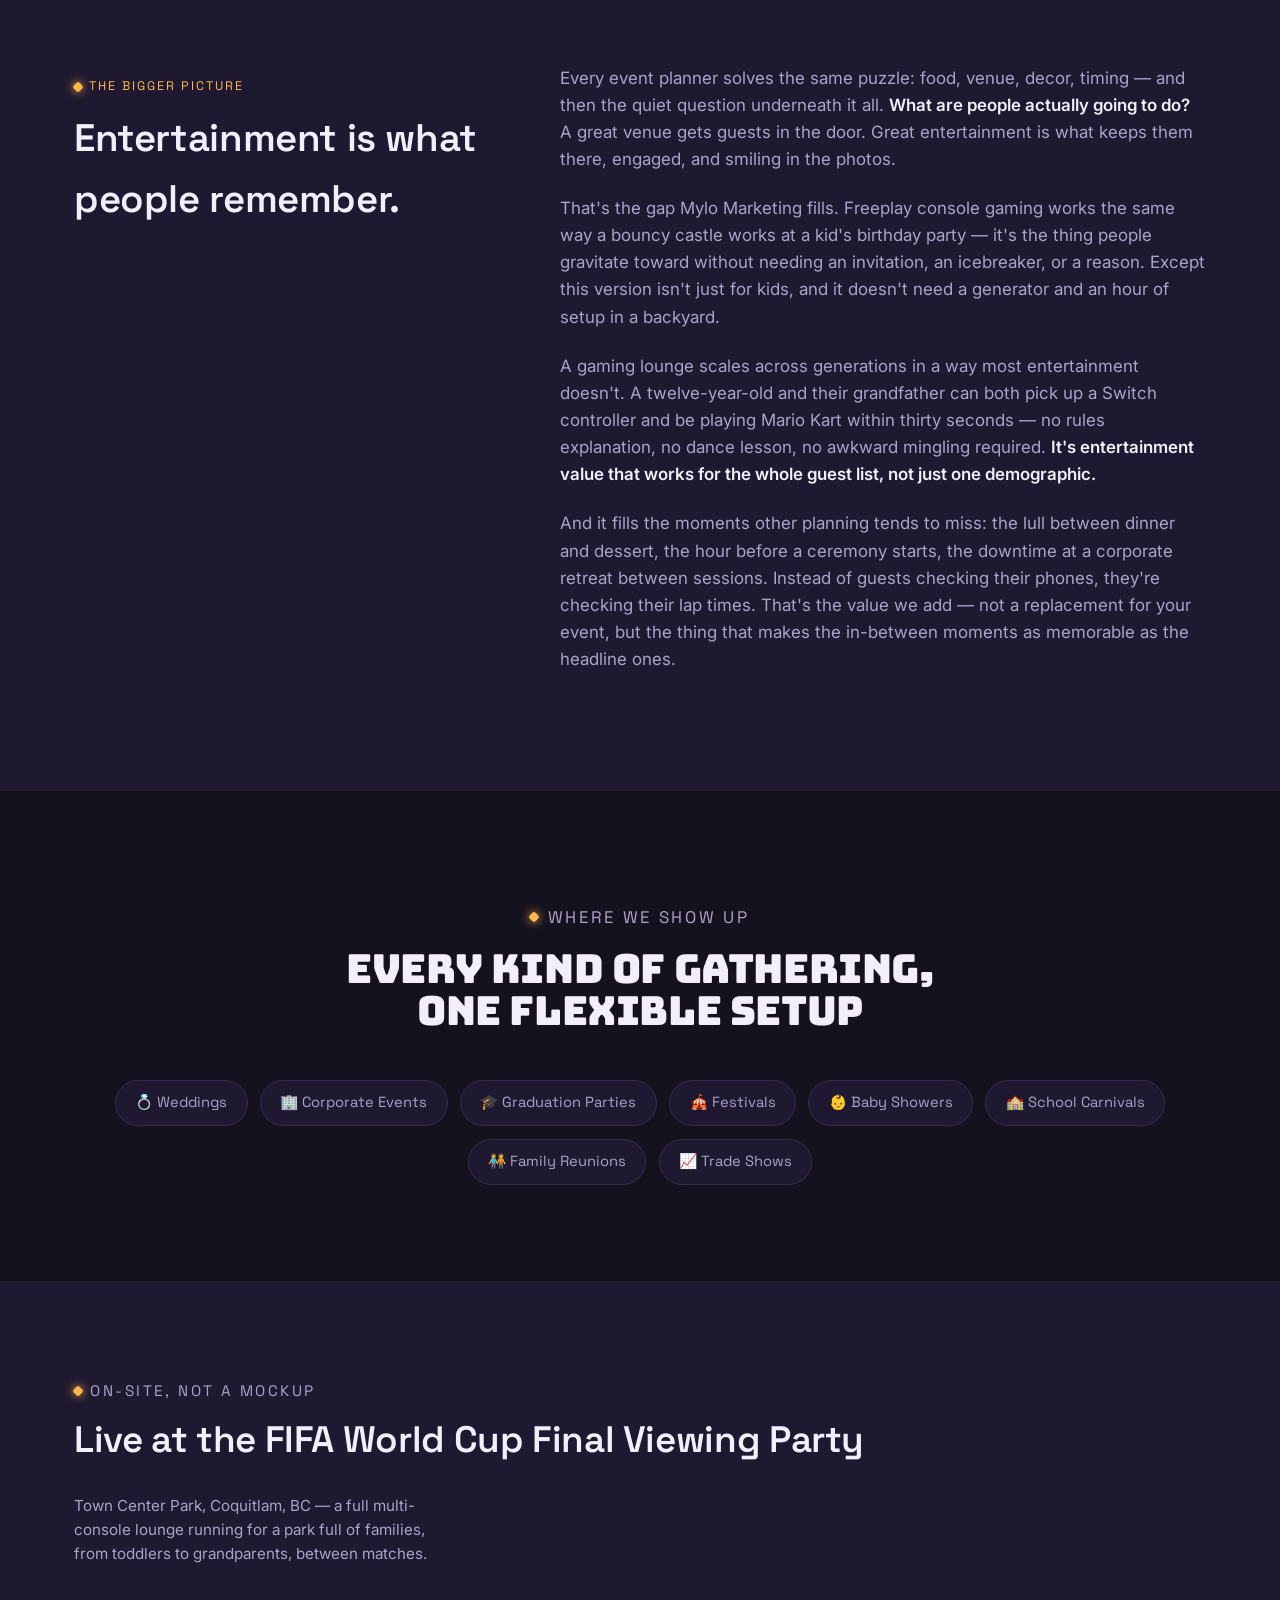
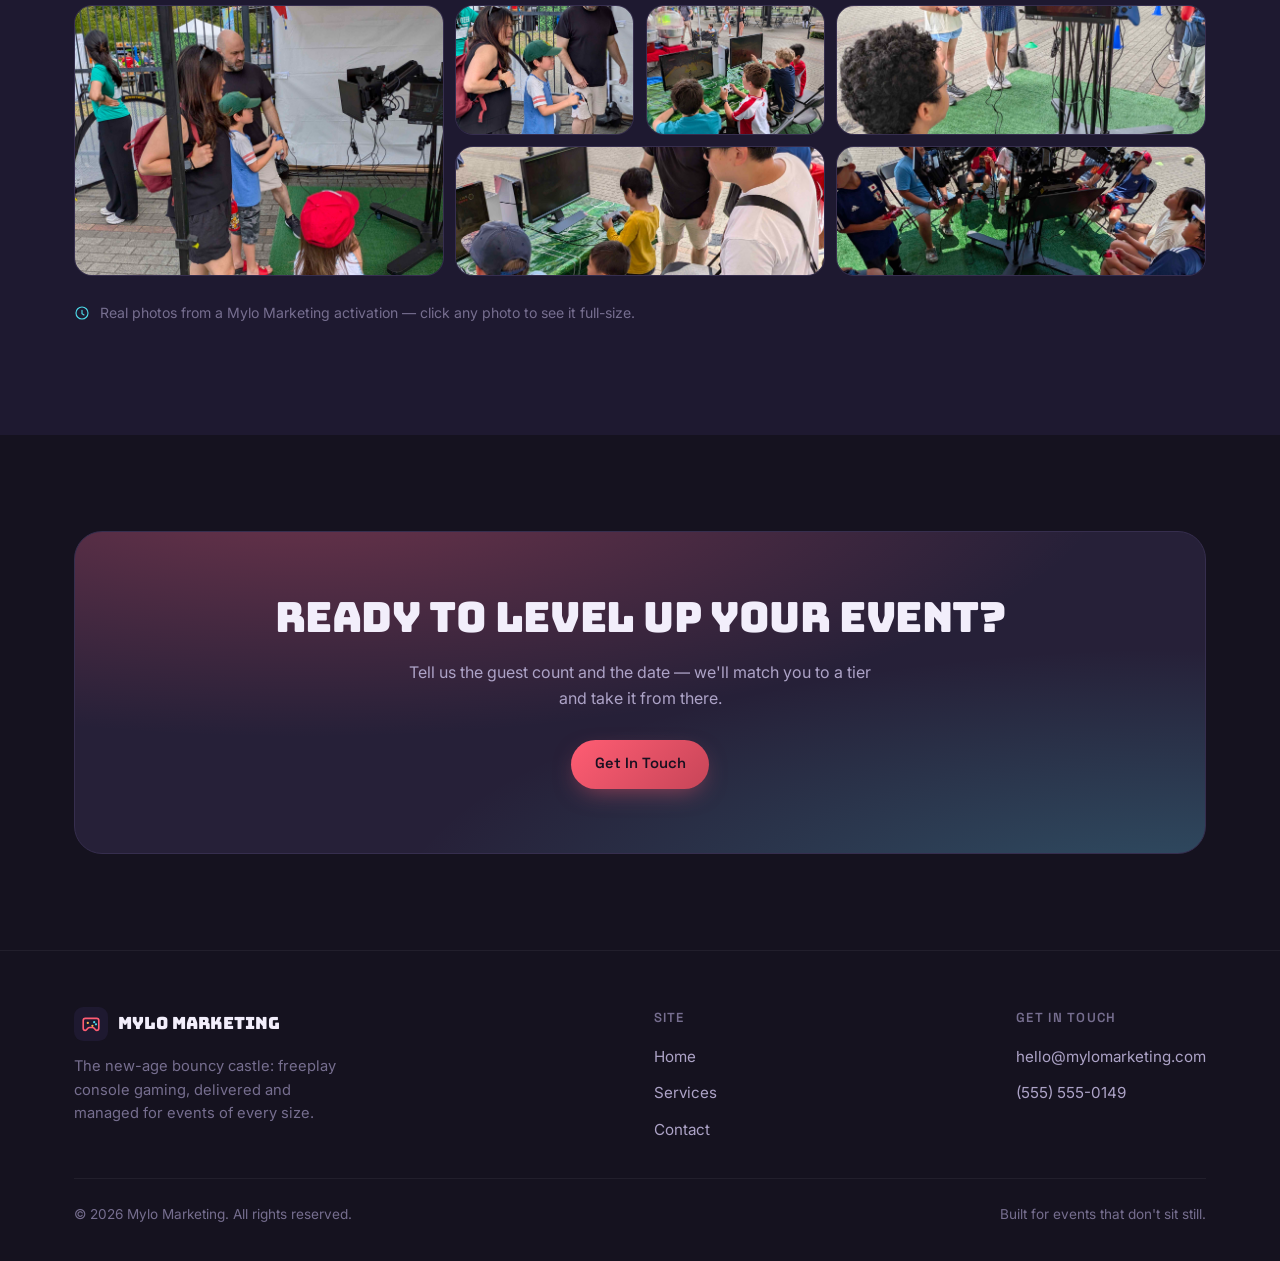
==== commit 8cd4b06a: "Fix desktop gallery grid gap and remove stray dev comment - Widen the last two gallery tiles to span" ====
--- a/index.html
+++ b/index.html
@@ -31,7 +31,7 @@
         <li><a href="services.html">Services</a></li>
         <li><a href="contact.html">Contact</a></li>
       </ul>
-      <a href="contact.html" class="btn btn-primary">Book Your Event</a>
+      <a href="contact.html" class="btn btn-primary">Book Now</a>
     </nav>
     <button class="nav-toggle" id="nav-toggle" aria-label="Toggle menu" aria-expanded="false">
       <span></span><span></span><span></span>
--- a/styles.css
+++ b/styles.css
@@ -378,6 +378,14 @@
   .gallery-item.g-tall{ grid-row: span 1; }
 }
 
+/* Fill the trailing gap in the 6-col bento: with one 2x2 tile + one wide tile,
+   six items leave the bottom-right two cells empty. Widen the last two tiles so
+   row 2 tiles completely. Desktop only — the 2-col mobile layout above is unaffected. */
+@media (min-width: 901px){
+  .gallery-grid .gallery-item:nth-child(5),
+  .gallery-grid .gallery-item:nth-child(6){ grid-column: span 2; }
+}
+
 .gallery-note{
   display:flex; align-items:center; gap: .7em;
   margin-top: 1.6rem;
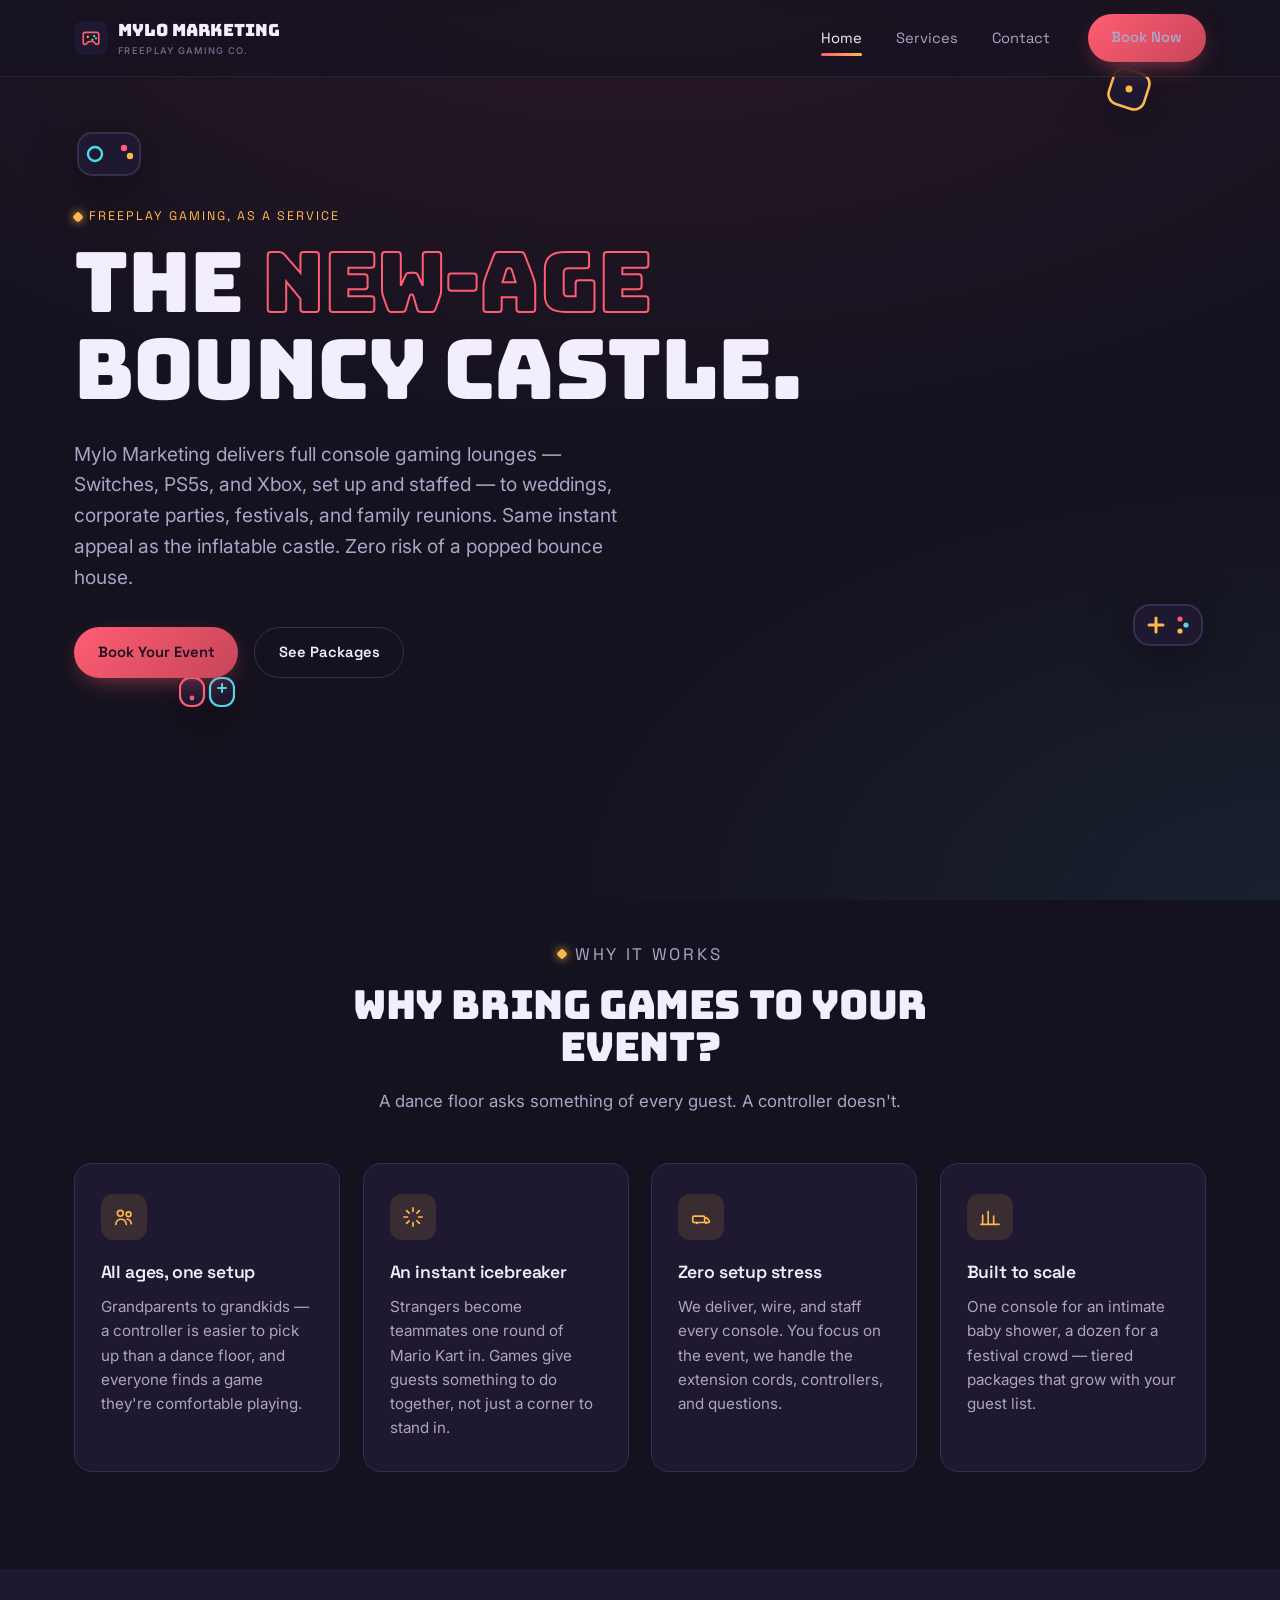
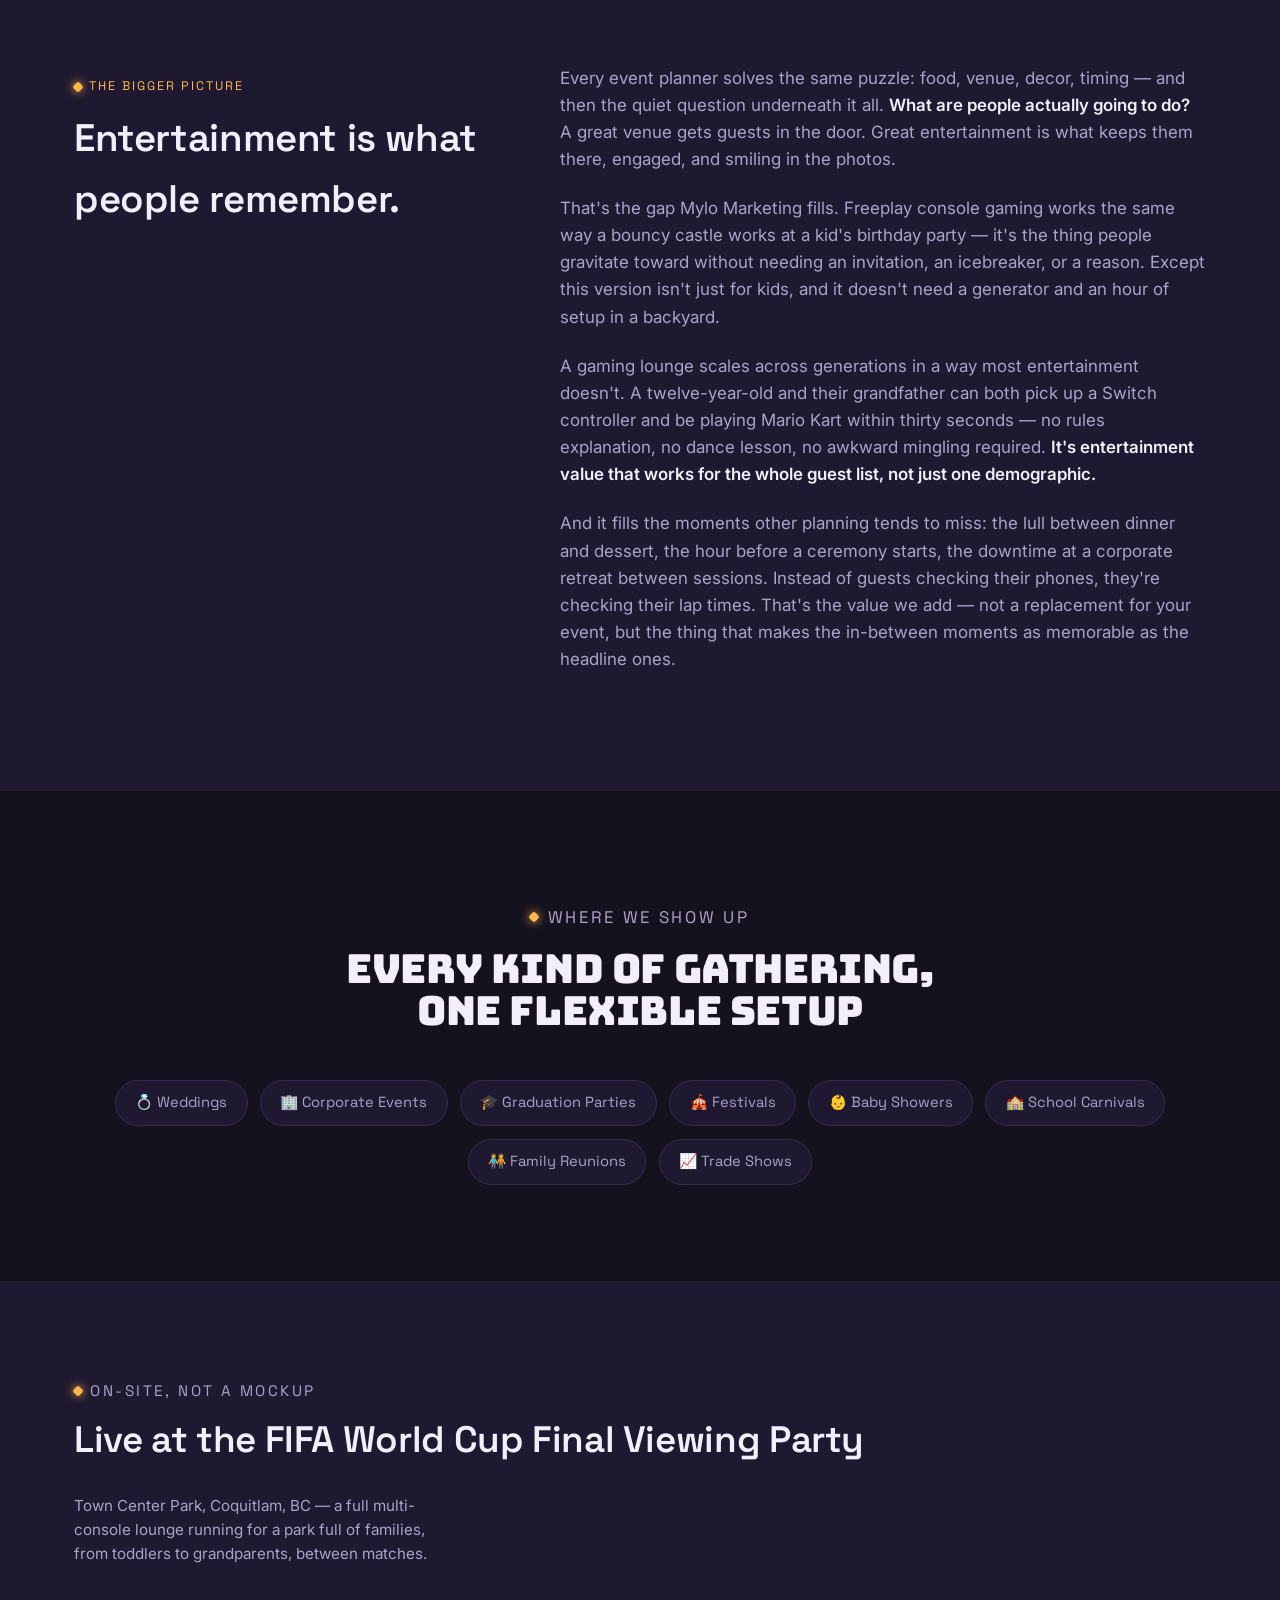
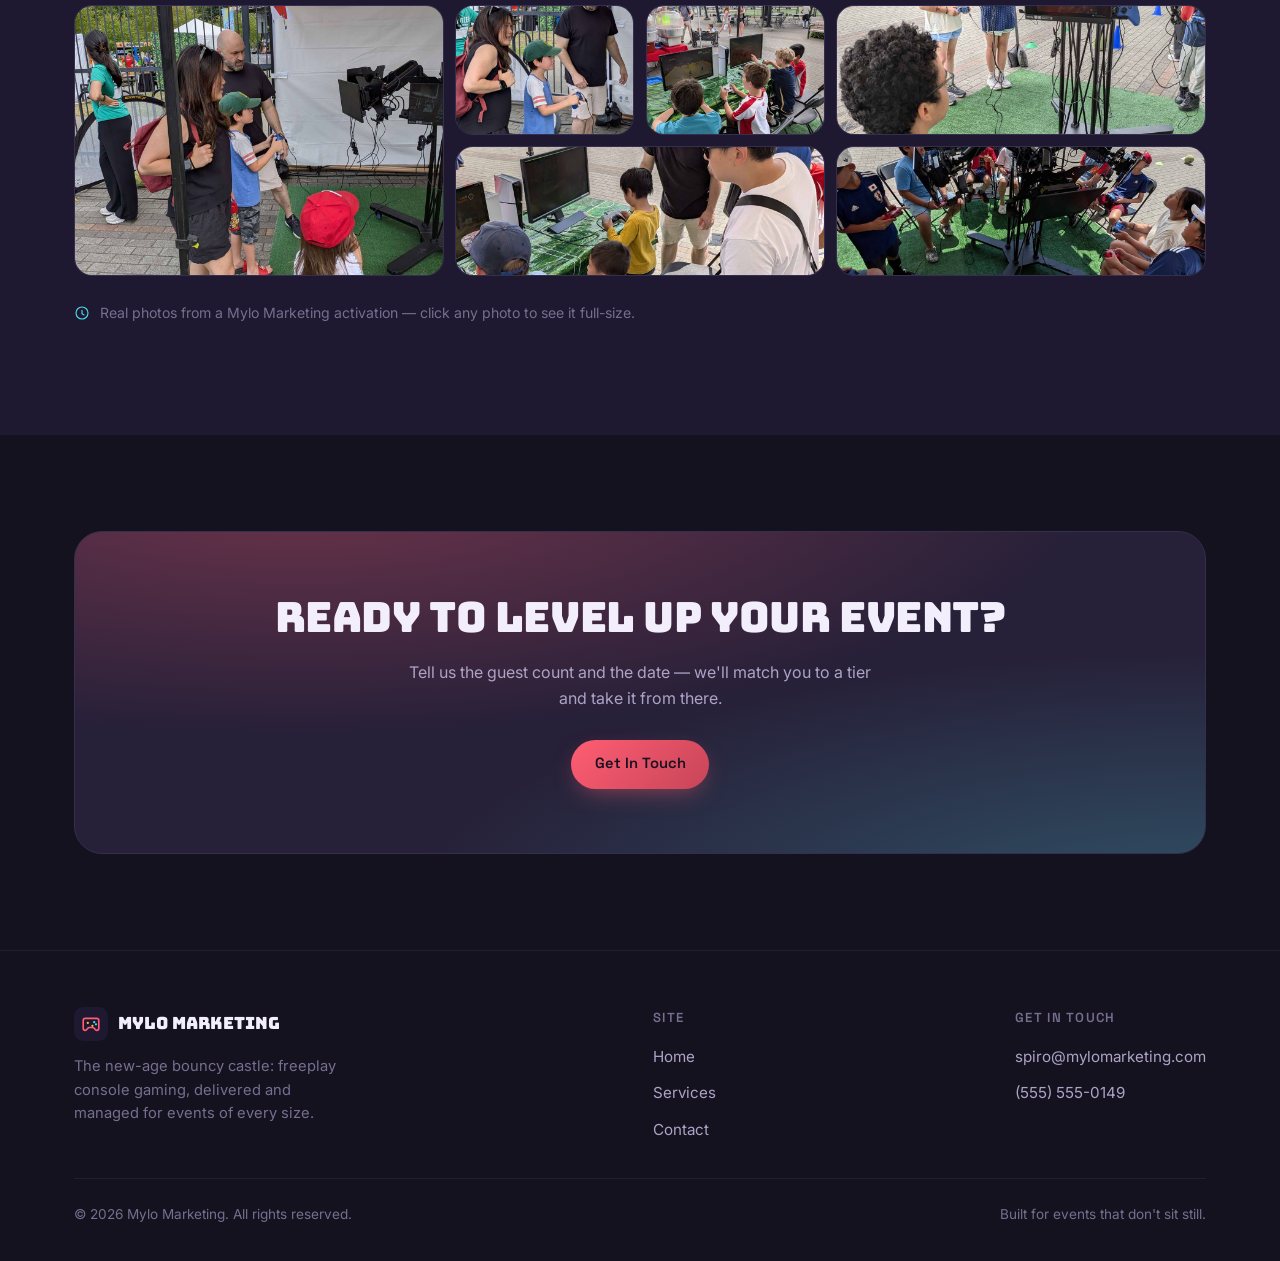
==== commit 6f68da73: "Update contact email to spiro@mylomarketing.com Replace hello@mylomarketing.com everywhere it appear" ====
--- a/index.html
+++ b/index.html
@@ -244,7 +244,7 @@
       <div class="footer-col">
         <h4>Get In Touch</h4>
         <ul>
-          <li><a href="mailto:hello@mylomarketing.com">hello@mylomarketing.com</a></li>
+          <li><a href="mailto:spiro@mylomarketing.com">spiro@mylomarketing.com</a></li>
           <li><a href="tel:+15555550149">(555) 555-0149</a></li>
         </ul>
       </div>
--- a/styles.css
+++ b/styles.css
@@ -118,8 +118,9 @@
 .site-header{
   position: fixed; top: 0; left: 0; right: 0; z-index: 100;
   background: rgba(21, 18, 31, .72);
-  backdrop-filter: blur(14px) saturate(140%);
-  -webkit-backdrop-filter: blur(14px) saturate(140%);
+  /* lighter blur: a 14px fixed backdrop-filter re-blurs every scroll frame and drove the jank */
+  backdrop-filter: blur(8px) saturate(120%);
+  -webkit-backdrop-filter: blur(8px) saturate(120%);
   border-bottom: 1px solid rgba(255,255,255,.06);
   transition: border-color .3s var(--ease);
 }
@@ -158,6 +159,10 @@
   background: linear-gradient(90deg, var(--coral), var(--amber));
   border-radius: 3px;
 }
+/* The nav "Book Now" is an <a> inside .main-nav, so .main-nav a (higher
+   specificity than .btn) would strip the button's horizontal padding.
+   Restore the pill padding so the label stays fully encased. */
+.main-nav a.btn{ padding: .85em 1.6em; }
 
 .btn{
   display:inline-flex; align-items:center; justify-content:center; gap:.5em;
@@ -197,6 +202,11 @@
 @media (max-width: 860px){
   .main-nav{
     position: fixed; inset: 76px 0 0 0;
+    /* explicit height: relying on top+bottom stretch collapsed the panel to
+       its padding, leaving most items floating with no background behind them */
+    height: calc(100vh - 76px);
+    height: calc(100dvh - 76px);
+    overflow-y: auto;
     background: var(--bg);
     flex-direction: column; justify-content: flex-start;
     padding: 2.5rem 24px;
@@ -205,9 +215,16 @@
     transition: opacity .3s var(--ease), transform .3s var(--ease), visibility .3s;
   }
   .main-nav.open{ opacity:1; visibility: visible; transform: translateY(0); }
-  .main-nav ul{ flex-direction: column; gap: 1.6rem; width:100%; }
+  .main-nav ul{ flex-direction: column; gap: .6rem; width:100%; }
   .main-nav a{ font-size: 1.4rem; }
-  .main-nav .btn{ margin-top: .5rem; width: 100%; }
+  .main-nav ul a{
+    display: block; width: 100%;
+    padding: .55em .9em; border-radius: 12px;
+    transition: background .2s var(--ease), color .2s var(--ease);
+  }
+  .main-nav ul a:hover, .main-nav ul a:focus-visible{ background: var(--bg-alt-2); color: var(--text); }
+  .main-nav ul a[aria-current="page"]{ background: var(--bg-alt); }
+  .main-nav .btn{ margin-top: .8rem; width: 100%; }
   .nav-toggle{ display:flex; }
 }
 
@@ -269,17 +286,28 @@
 @media (max-width: 560px){ .value-grid{ grid-template-columns: 1fr; } }
 
 .value-card{
+  position: relative;
   background: var(--bg-alt);
   border: 1px solid var(--line);
   border-radius: var(--radius-md);
   padding: 1.9rem 1.6rem;
-  transition: transform .4s var(--spring), border-color .3s var(--ease), background .3s var(--ease);
+  /* animate only compositor-friendly props (no background repaint per frame) */
+  transition: transform .4s var(--spring), border-color .3s var(--ease);
+  will-change: transform;
+}
+/* darker hover fill fades via a GPU-composited layer instead of a background repaint */
+.value-card::after{
+  content:""; position:absolute; inset:0; border-radius:inherit;
+  background: var(--bg-alt-2);
+  opacity:0; transition: opacity .3s var(--ease);
+  z-index:0; pointer-events:none;
 }
 .value-card:hover{
-  transform: translateY(-8px) rotate(-.6deg);
+  transform: translateY(-8px);
   border-color: var(--coral-dim);
-  background: var(--bg-alt-2);
-}
+}
+.value-card:hover::after{ opacity:1; }
+.value-card > *{ position:relative; z-index:1; }
 .value-card .icon{
   width: 46px; height:46px; margin-bottom: 1.1rem;
   border-radius: 12px;
@@ -491,12 +519,21 @@
   border-top: 4px solid var(--tier-color);
   border-radius: var(--radius-md);
   padding: 2rem 1.6rem 1.8rem;
-  transition: transform .4s var(--spring), box-shadow .3s var(--ease), border-color .3s;
+  /* animate only transform; the lift shadow is faded via a composited layer below */
+  transition: transform .4s var(--spring), border-color .3s;
+  will-change: transform;
+}
+/* lift shadow as a GPU-composited layer (opacity fade) instead of animating box-shadow */
+.tier-card::after{
+  content:""; position:absolute; inset:0; border-radius:inherit;
+  box-shadow: 0 20px 40px -18px rgba(0,0,0,.55);
+  opacity:0; transition: opacity .3s var(--ease);
+  pointer-events:none; z-index:-1;
 }
 .tier-card:hover{
   transform: translateY(-10px);
-  box-shadow: 0 20px 40px -18px rgba(0,0,0,.55);
-}
+}
+.tier-card:hover::after{ opacity:1; }
 .tier-card.is-featured{
   background: var(--bg-alt-2);
   border-color: var(--tier-color);
